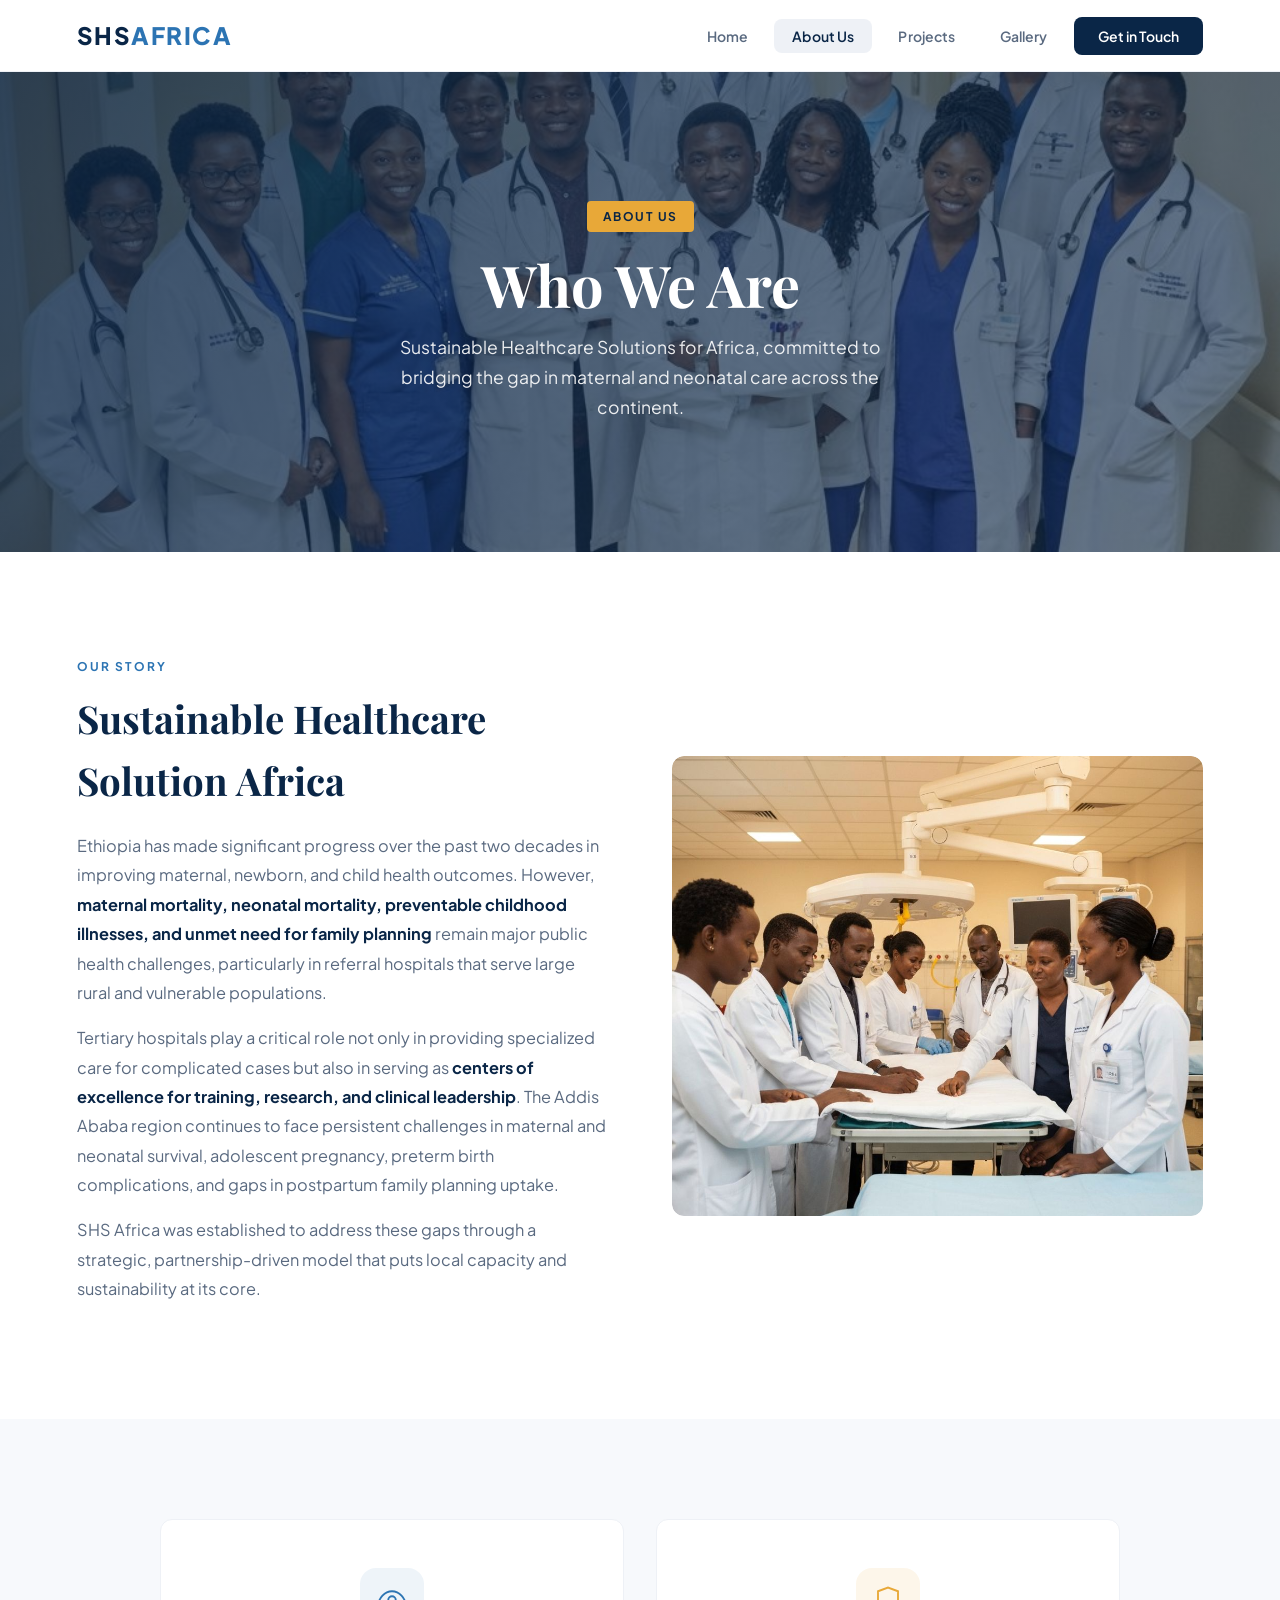
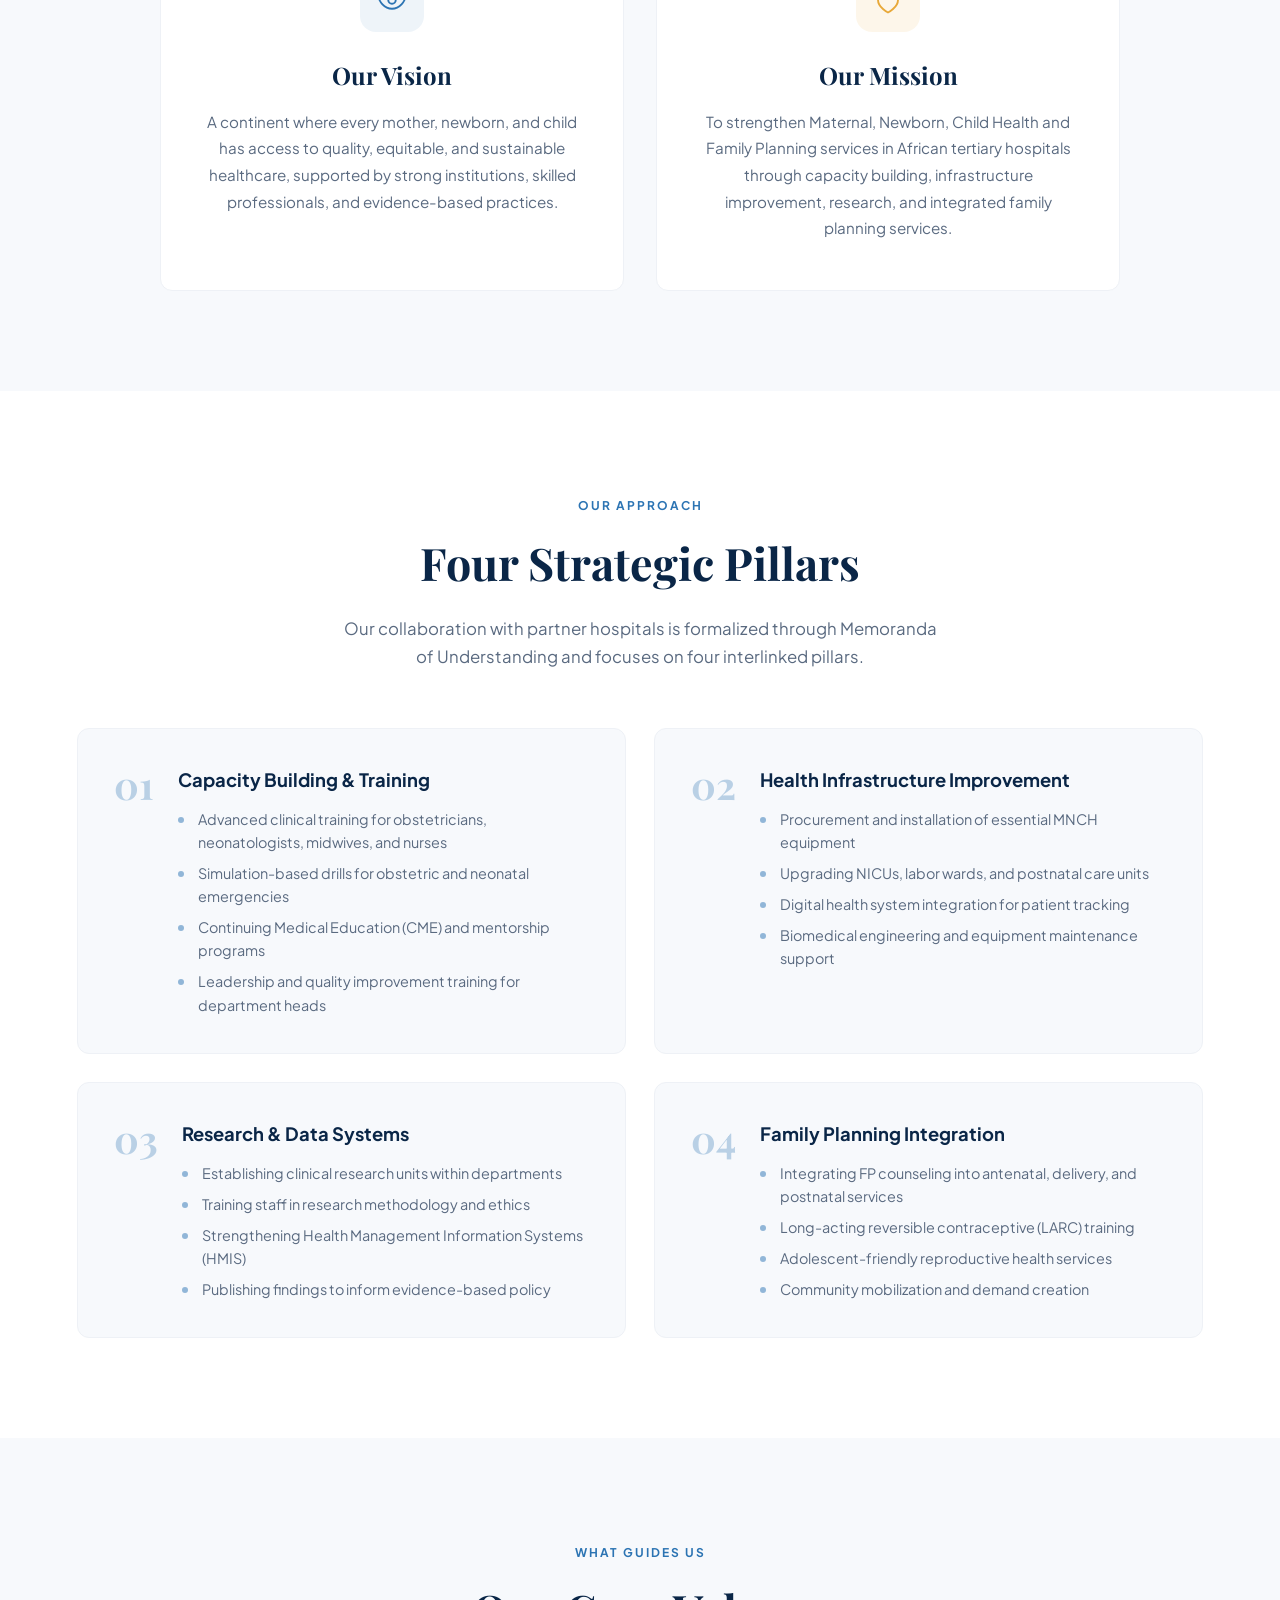
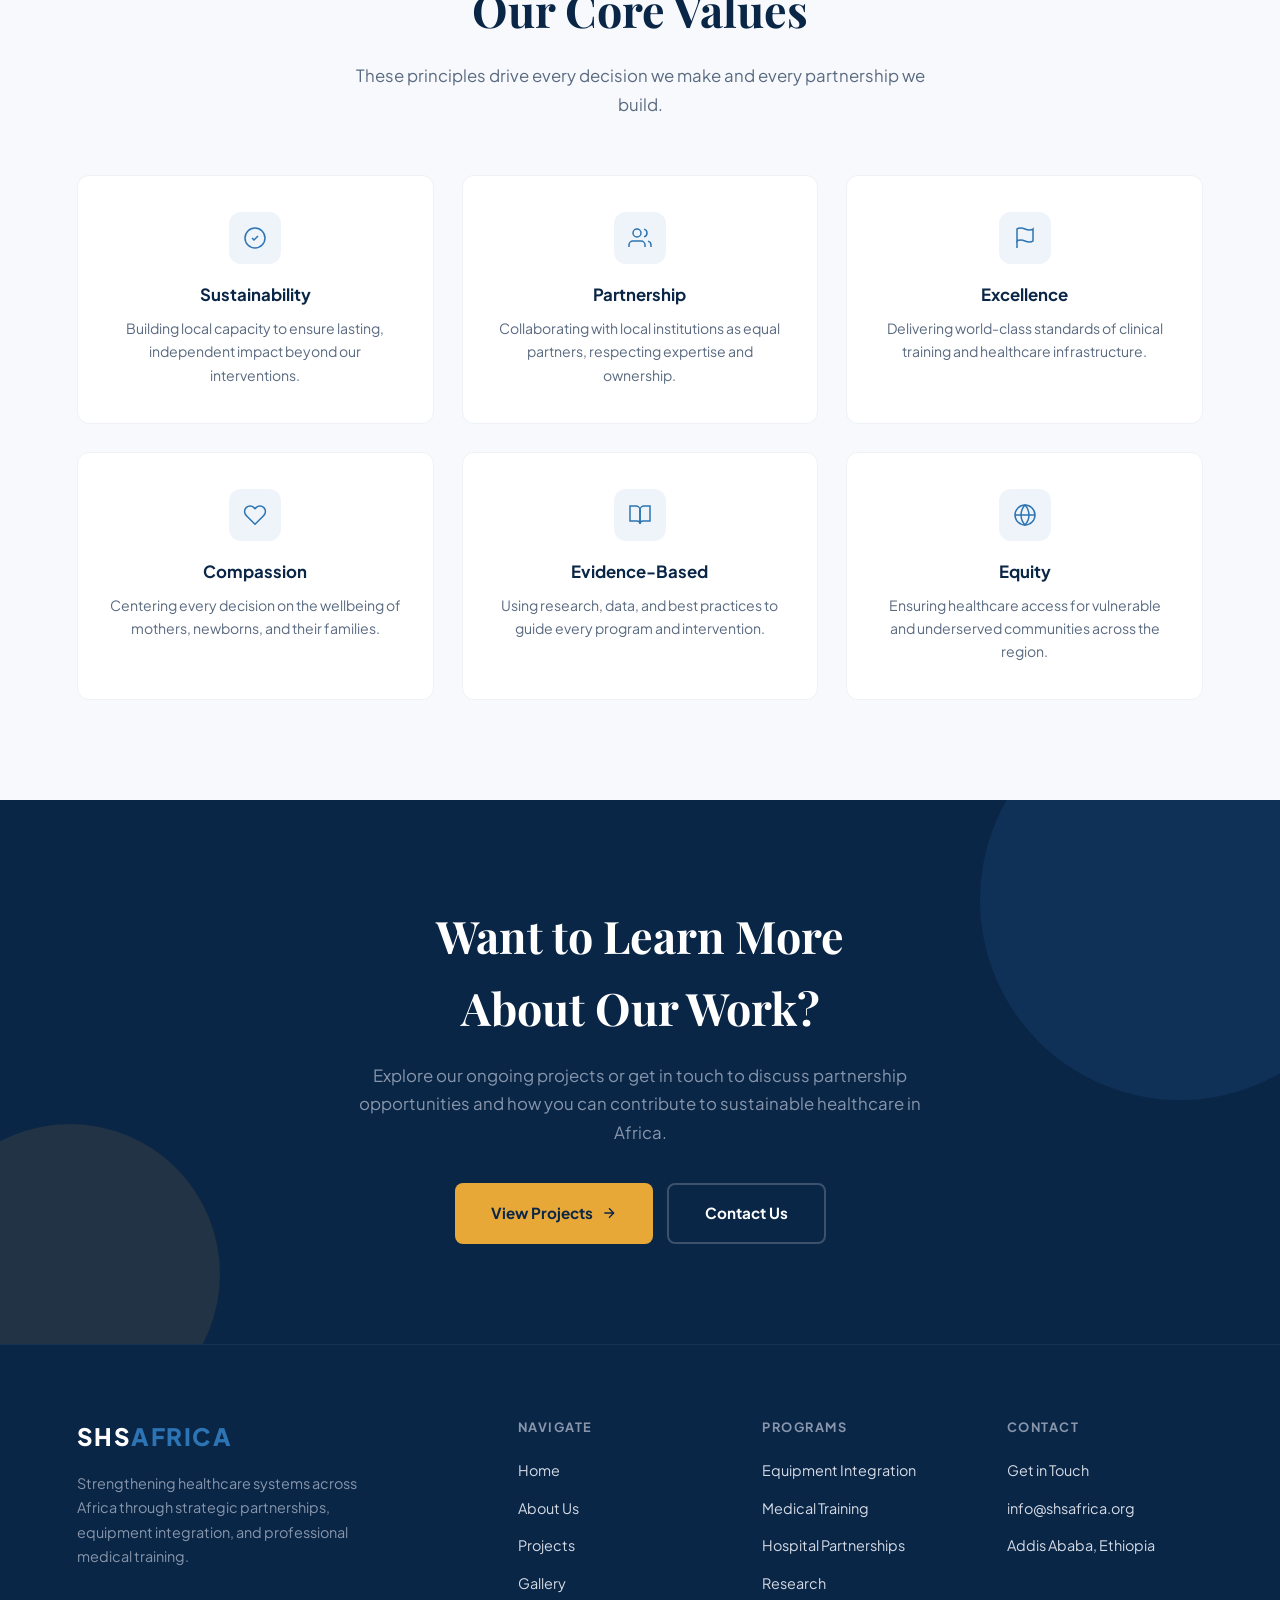
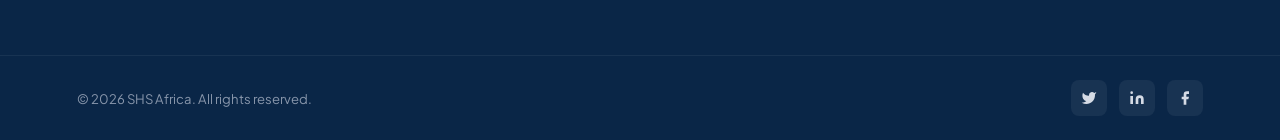
==== public/about.html @ d33ecc24 "first commit" ====
<!DOCTYPE html>
<html lang="en">
<head>
    <meta charset="UTF-8">
    <meta name="viewport" content="width=device-width, initial-scale=1.0">
    <title>About Us | SHS Africa</title>
    <meta name="description" content="Learn about SHS Africa's mission to strengthen maternal, newborn, and child health services across Ethiopia and Rwanda.">
    <link rel="stylesheet" href="style.css">
    <link href="https://fonts.googleapis.com/css2?family=Plus+Jakarta+Sans:wght@400;500;600;700;800&family=Playfair+Display:wght@500;700;800&display=swap" rel="stylesheet">
</head>
<body>
    <!-- Navbar -->
    <nav class="navbar" id="navbar">
        <a href="index.html" class="logo">SHS<span>AFRICA</span></a>
        <button class="menu-toggle" id="menuToggle" aria-label="Toggle navigation menu">
            <span></span>
            <span></span>
            <span></span>
        </button>
        <ul class="nav-links" id="navLinks">
            <li><a href="index.html">Home</a></li>
            <li><a href="about.html" class="active">About Us</a></li>
            <li><a href="projects.html">Projects</a></li>
            <li><a href="gallery.html">Gallery</a></li>
            <li><a href="contact.html" class="btn-nav">Get in Touch</a></li>
        </ul>
    </nav>

    <!-- Page Hero Banner -->
    <section class="page-hero" style="background-image: url('images/about-team.jpg')">
        <div class="page-hero-overlay"></div>
        <div class="page-hero-content reveal">
            <span class="hero-tag">About Us</span>
            <h1>Who We Are</h1>
            <p>Sustainable Healthcare Solutions for Africa, committed to bridging the gap in maternal and neonatal care across the continent.</p>
        </div>
    </section>

    <!-- Intro Section -->
    <section class="about-intro">
        <div class="about-intro-grid">
            <div class="about-intro-content reveal-left">
                <span class="section-tag">Our Story</span>
                <h2>Sustainable Healthcare Solution Africa</h2>
                <p>Ethiopia has made significant progress over the past two decades in improving maternal, newborn, and child health outcomes. However, <strong>maternal mortality, neonatal mortality, preventable childhood illnesses, and unmet need for family planning</strong> remain major public health challenges, particularly in referral hospitals that serve large rural and vulnerable populations.</p>
                <p>Tertiary hospitals play a critical role not only in providing specialized care for complicated cases but also in serving as <strong>centers of excellence for training, research, and clinical leadership</strong>. The Addis Ababa region continues to face persistent challenges in maternal and neonatal survival, adolescent pregnancy, preterm birth complications, and gaps in postpartum family planning uptake.</p>
                <p>SHS Africa was established to address these gaps through a strategic, partnership-driven model that puts local capacity and sustainability at its core.</p>
            </div>
            <div class="about-intro-image reveal-right">
                <img src="images/hero-1.jpg" alt="SHS Africa team at a partner hospital in Ethiopia">
            </div>
        </div>
    </section>

    <!-- Vision & Mission -->
    <section class="vision-mission-section">
        <div class="vm-grid">
            <div class="vm-card reveal" style="transition-delay: 0.1s;">
                <div class="vm-icon">
                    <svg viewBox="0 0 24 24" fill="none" stroke="currentColor" stroke-width="1.5">
                        <path d="M2 12s3-7 10-7 10 7 10 7-3 7-10 7S2 12 2 12Z"/>
                        <circle cx="12" cy="12" r="3"/>
                    </svg>
                </div>
                <h3>Our Vision</h3>
                <p>A continent where every mother, newborn, and child has access to quality, equitable, and sustainable healthcare, supported by strong institutions, skilled professionals, and evidence-based practices.</p>
            </div>
            <div class="vm-card reveal" style="transition-delay: 0.2s;">
                <div class="vm-icon accent">
                    <svg viewBox="0 0 24 24" fill="none" stroke="currentColor" stroke-width="1.5">
                        <path d="M12 22s8-4 8-10V5l-8-3-8 3v7c0 6 8 10 8 10Z"/>
                    </svg>
                </div>
                <h3>Our Mission</h3>
                <p>To strengthen Maternal, Newborn, Child Health and Family Planning services in African tertiary hospitals through capacity building, infrastructure improvement, research, and integrated family planning services.</p>
            </div>
        </div>
    </section>

    <!-- Four Pillars -->
    <section class="four-pillars-section">
        <div class="section-header reveal">
            <span class="section-tag">Our Approach</span>
            <h2>Four Strategic Pillars</h2>
            <p>Our collaboration with partner hospitals is formalized through Memoranda of Understanding and focuses on four interlinked pillars.</p>
        </div>
        <div class="four-pillars-grid">
            <div class="fp-card reveal" style="transition-delay: 0.1s;">
                <div class="fp-number">01</div>
                <div class="fp-content">
                    <h3>Capacity Building &amp; Training</h3>
                    <ul>
                        <li>Advanced clinical training for obstetricians, neonatologists, midwives, and nurses</li>
                        <li>Simulation-based drills for obstetric and neonatal emergencies</li>
                        <li>Continuing Medical Education (CME) and mentorship programs</li>
                        <li>Leadership and quality improvement training for department heads</li>
                    </ul>
                </div>
            </div>
            <div class="fp-card reveal" style="transition-delay: 0.2s;">
                <div class="fp-number">02</div>
                <div class="fp-content">
                    <h3>Health Infrastructure Improvement</h3>
                    <ul>
                        <li>Procurement and installation of essential MNCH equipment</li>
                        <li>Upgrading NICUs, labor wards, and postnatal care units</li>
                        <li>Digital health system integration for patient tracking</li>
                        <li>Biomedical engineering and equipment maintenance support</li>
                    </ul>
                </div>
            </div>
            <div class="fp-card reveal" style="transition-delay: 0.3s;">
                <div class="fp-number">03</div>
                <div class="fp-content">
                    <h3>Research &amp; Data Systems</h3>
                    <ul>
                        <li>Establishing clinical research units within departments</li>
                        <li>Training staff in research methodology and ethics</li>
                        <li>Strengthening Health Management Information Systems (HMIS)</li>
                        <li>Publishing findings to inform evidence-based policy</li>
                    </ul>
                </div>
            </div>
            <div class="fp-card reveal" style="transition-delay: 0.4s;">
                <div class="fp-number">04</div>
                <div class="fp-content">
                    <h3>Family Planning Integration</h3>
                    <ul>
                        <li>Integrating FP counseling into antenatal, delivery, and postnatal services</li>
                        <li>Long-acting reversible contraceptive (LARC) training</li>
                        <li>Adolescent-friendly reproductive health services</li>
                        <li>Community mobilization and demand creation</li>
                    </ul>
                </div>
            </div>
        </div>
    </section>

    <!-- Values Section -->
    <section class="values-section">
        <div class="section-header reveal">
            <span class="section-tag">What Guides Us</span>
            <h2>Our Core Values</h2>
            <p>These principles drive every decision we make and every partnership we build.</p>
        </div>
        <div class="values-grid">
            <div class="value-item reveal" style="transition-delay: 0.1s;">
                <div class="value-icon">
                    <svg viewBox="0 0 24 24" fill="none" stroke="currentColor" stroke-width="1.5">
                        <path d="M12 22c5.523 0 10-4.477 10-10S17.523 2 12 2 2 6.477 2 12s4.477 10 10 10Z"/>
                        <path d="m9 12 2 2 4-4"/>
                    </svg>
                </div>
                <h4>Sustainability</h4>
                <p>Building local capacity to ensure lasting, independent impact beyond our interventions.</p>
            </div>
            <div class="value-item reveal" style="transition-delay: 0.15s;">
                <div class="value-icon">
                    <svg viewBox="0 0 24 24" fill="none" stroke="currentColor" stroke-width="1.5">
                        <path d="M17 21v-2a4 4 0 0 0-4-4H5a4 4 0 0 0-4 4v2"/>
                        <circle cx="9" cy="7" r="4"/>
                        <path d="M23 21v-2a4 4 0 0 0-3-3.87"/>
                        <path d="M16 3.13a4 4 0 0 1 0 7.75"/>
                    </svg>
                </div>
                <h4>Partnership</h4>
                <p>Collaborating with local institutions as equal partners, respecting expertise and ownership.</p>
            </div>
            <div class="value-item reveal" style="transition-delay: 0.2s;">
                <div class="value-icon">
                    <svg viewBox="0 0 24 24" fill="none" stroke="currentColor" stroke-width="1.5">
                        <path d="M4 15s1-1 4-1 5 2 8 2 4-1 4-1V3s-1 1-4 1-5-2-8-2-4 1-4 1Z"/>
                        <line x1="4" y1="22" x2="4" y2="15"/>
                    </svg>
                </div>
                <h4>Excellence</h4>
                <p>Delivering world-class standards of clinical training and healthcare infrastructure.</p>
            </div>
            <div class="value-item reveal" style="transition-delay: 0.25s;">
                <div class="value-icon">
                    <svg viewBox="0 0 24 24" fill="none" stroke="currentColor" stroke-width="1.5">
                        <path d="M20.84 4.61a5.5 5.5 0 0 0-7.78 0L12 5.67l-1.06-1.06a5.5 5.5 0 0 0-7.78 7.78l1.06 1.06L12 21.23l7.78-7.78 1.06-1.06a5.5 5.5 0 0 0 0-7.78Z"/>
                    </svg>
                </div>
                <h4>Compassion</h4>
                <p>Centering every decision on the wellbeing of mothers, newborns, and their families.</p>
            </div>
            <div class="value-item reveal" style="transition-delay: 0.3s;">
                <div class="value-icon">
                    <svg viewBox="0 0 24 24" fill="none" stroke="currentColor" stroke-width="1.5">
                        <path d="M2 3h6a4 4 0 0 1 4 4v14a3 3 0 0 0-3-3H2Z"/>
                        <path d="M22 3h-6a4 4 0 0 0-4 4v14a3 3 0 0 1 3-3h7Z"/>
                    </svg>
                </div>
                <h4>Evidence-Based</h4>
                <p>Using research, data, and best practices to guide every program and intervention.</p>
            </div>
            <div class="value-item reveal" style="transition-delay: 0.35s;">
                <div class="value-icon">
                    <svg viewBox="0 0 24 24" fill="none" stroke="currentColor" stroke-width="1.5">
                        <circle cx="12" cy="12" r="10"/>
                        <line x1="2" y1="12" x2="22" y2="12"/>
                        <path d="M12 2a15.3 15.3 0 0 1 4 10 15.3 15.3 0 0 1-4 10 15.3 15.3 0 0 1-4-10 15.3 15.3 0 0 1 4-10Z"/>
                    </svg>
                </div>
                <h4>Equity</h4>
                <p>Ensuring healthcare access for vulnerable and underserved communities across the region.</p>
            </div>
        </div>
    </section>

    <!-- CTA Section -->
    <section class="cta-section">
        <div class="cta-content reveal">
            <h2>Want to Learn More About Our Work?</h2>
            <p>Explore our ongoing projects or get in touch to discuss partnership opportunities and how you can contribute to sustainable healthcare in Africa.</p>
            <div class="cta-buttons">
                <a href="projects.html" class="btn-cta-primary">
                    View Projects
                    <svg width="16" height="16" viewBox="0 0 24 24" fill="none" stroke="currentColor" stroke-width="2"><path d="M5 12h14m-7-7 7 7-7 7"/></svg>
                </a>
                <a href="contact.html" class="btn-cta-outline">Contact Us</a>
            </div>
        </div>
    </section>

    <!-- Footer -->
    <footer class="footer">
        <div class="footer-main">
            <div class="footer-brand">
                <a href="index.html" class="logo" style="color: white;">SHS<span>AFRICA</span></a>
                <p>Strengthening healthcare systems across Africa through strategic partnerships, equipment integration, and professional medical training.</p>
            </div>
            <div class="footer-col">
                <h4>Navigate</h4>
                <ul>
                    <li><a href="index.html">Home</a></li>
                    <li><a href="about.html">About Us</a></li>
                    <li><a href="projects.html">Projects</a></li>
                    <li><a href="gallery.html">Gallery</a></li>
                </ul>
            </div>
            <div class="footer-col">
                <h4>Programs</h4>
                <ul>
                    <li><a href="projects.html">Equipment Integration</a></li>
                    <li><a href="projects.html">Medical Training</a></li>
                    <li><a href="projects.html">Hospital Partnerships</a></li>
                    <li><a href="projects.html">Research</a></li>
                </ul>
            </div>
            <div class="footer-col">
                <h4>Contact</h4>
                <ul>
                    <li><a href="contact.html">Get in Touch</a></li>
                    <li><a href="mailto:info@shsafrica.org">info@shsafrica.org</a></li>
                    <li><a href="contact.html">Addis Ababa, Ethiopia</a></li>
                </ul>
            </div>
        </div>
        <div class="footer-bottom">
            <p>&copy; 2026 SHS Africa. All rights reserved.</p>
            <div class="footer-social">
                <a href="#" aria-label="Twitter">
                    <svg viewBox="0 0 24 24"><path d="M23 3a10.9 10.9 0 0 1-3.14 1.53 4.48 4.48 0 0 0-7.86 3v1A10.66 10.66 0 0 1 3 4s-4 9 5 13a11.64 11.64 0 0 1-7 2c9 5 20 0 20-11.5a4.5 4.5 0 0 0-.08-.83A7.72 7.72 0 0 0 23 3Z"/></svg>
                </a>
                <a href="#" aria-label="LinkedIn">
                    <svg viewBox="0 0 24 24"><path d="M16 8a6 6 0 0 1 6 6v7h-4v-7a2 2 0 0 0-4 0v7h-4v-7a6 6 0 0 1 6-6ZM2 9h4v12H2ZM4 6a2 2 0 1 0 0-4 2 2 0 0 0 0 4Z"/></svg>
                </a>
                <a href="#" aria-label="Facebook">
                    <svg viewBox="0 0 24 24"><path d="M18 2h-3a5 5 0 0 0-5 5v3H7v4h3v8h4v-8h3l1-4h-4V7a1 1 0 0 1 1-1h3Z"/></svg>
                </a>
            </div>
        </div>
    </footer>

    <script src="script.js"></script>
</body>
</html>
---- public/style.css ----
/* ===== SHS AFRICA — Homepage Styles ===== */

/* --- Reset & Variables --- */
:root {
  --navy: #0A2647;
  --navy-light: #0E3460;
  --teal: #2C74B3;
  --teal-light: #3D8FD1;
  --accent: #E8A838;
  --accent-hover: #D4952E;
  --white: #FFFFFF;
  --off-white: #F7F9FC;
  --gray-100: #EEF1F6;
  --gray-200: #D5DBE5;
  --gray-400: #8896AB;
  --gray-600: #5A6A80;
  --text-primary: #0A2647;
  --text-secondary: #5A6A80;
  --radius: 12px;
  --shadow-sm: 0 1px 3px rgba(10, 38, 71, 0.06);
  --shadow-md: 0 4px 20px rgba(10, 38, 71, 0.08);
  --shadow-lg: 0 8px 40px rgba(10, 38, 71, 0.12);
  --transition: 0.35s cubic-bezier(0.4, 0, 0.2, 1);
}

*,
*::before,
*::after {
  margin: 0;
  padding: 0;
  box-sizing: border-box;
}

html {
  scroll-behavior: smooth;
  -webkit-font-smoothing: antialiased;
  -moz-osx-font-smoothing: grayscale;
}

body {
  font-family: 'Plus Jakarta Sans', -apple-system, BlinkMacSystemFont, sans-serif;
  background: var(--white);
  color: var(--text-primary);
  line-height: 1.6;
  overflow-x: hidden;
}

a {
  text-decoration: none;
  color: inherit;
}

ul {
  list-style: none;
}

img {
  max-width: 100%;
  display: block;
}

.container {
  max-width: 1200px;
  margin: 0 auto;
  padding: 0 24px;
}


/* --- Navbar --- */
.navbar {
  position: fixed;
  top: 0;
  left: 0;
  right: 0;
  z-index: 1000;
  display: flex;
  justify-content: space-between;
  align-items: center;
  padding: 0 6%;
  height: 72px;
  background: rgba(255, 255, 255, 0.97);
  backdrop-filter: blur(12px);
  -webkit-backdrop-filter: blur(12px);
  border-bottom: 1px solid var(--gray-100);
  transition: var(--transition);
}

.navbar.scrolled {
  box-shadow: var(--shadow-sm);
}

.logo {
  font-size: 1.5rem;
  font-weight: 800;
  letter-spacing: 1.5px;
  color: var(--navy);
}

.logo span {
  color: var(--teal);
}

.nav-links {
  display: flex;
  align-items: center;
  gap: 8px;
}

.nav-links li a {
  padding: 8px 18px;
  font-weight: 600;
  font-size: 0.875rem;
  color: var(--gray-600);
  border-radius: 8px;
  transition: var(--transition);
  letter-spacing: 0.01em;
}

.nav-links li a:hover,
.nav-links li a.active {
  color: var(--navy);
  background: var(--gray-100);
}

.btn-nav {
  background: var(--navy) !important;
  color: var(--white) !important;
  padding: 10px 24px !important;
  border-radius: 8px !important;
  font-weight: 600 !important;
  transition: var(--transition) !important;
}

.btn-nav:hover {
  background: var(--navy-light) !important;
  transform: translateY(-1px);
  box-shadow: var(--shadow-md);
}

/* Mobile menu toggle */
.menu-toggle {
  display: none;
  flex-direction: column;
  gap: 5px;
  cursor: pointer;
  z-index: 1001;
  background: none;
  border: none;
  padding: 4px;
}

.menu-toggle span {
  display: block;
  width: 24px;
  height: 2px;
  background: var(--navy);
  border-radius: 2px;
  transition: var(--transition);
}

.menu-toggle.active span:nth-child(1) {
  transform: rotate(45deg) translate(5px, 5px);
}

.menu-toggle.active span:nth-child(2) {
  opacity: 0;
}

.menu-toggle.active span:nth-child(3) {
  transform: rotate(-45deg) translate(5px, -5px);
}


/* --- Hero Slider --- */
.hero-slider {
  position: relative;
  height: 100vh;
  min-height: 600px;
  overflow: hidden;
  margin-top: 72px;
}

.slide {
  position: absolute;
  inset: 0;
  display: flex;
  align-items: center;
  background-size: cover;
  background-position: center;
  opacity: 0;
  transition: opacity 1.2s ease-in-out;
}

.slide::after {
  content: '';
  position: absolute;
  inset: 0;
  background: linear-gradient(135deg, rgba(10, 38, 71, 0.75) 0%, rgba(10, 38, 71, 0.35) 100%);
}

.slide.active {
  opacity: 1;
  z-index: 1;
}

.hero-content {
  position: relative;
  z-index: 2;
  max-width: 680px;
  padding: 0 6%;
  color: var(--white);
  transform: translateY(30px);
  opacity: 0;
  transition: all 0.8s cubic-bezier(0.4, 0, 0.2, 1) 0.3s;
}

.slide.active .hero-content {
  transform: translateY(0);
  opacity: 1;
}

.hero-tag {
  display: inline-block;
  background: var(--accent);
  color: var(--navy);
  padding: 6px 16px;
  font-size: 0.75rem;
  font-weight: 700;
  letter-spacing: 1.5px;
  text-transform: uppercase;
  border-radius: 4px;
  margin-bottom: 20px;
}

.hero-content h1 {
  font-family: 'Playfair Display', serif;
  font-size: clamp(2.4rem, 5vw, 4rem);
  line-height: 1.1;
  margin-bottom: 18px;
  text-wrap: balance;
}

.hero-content p {
  font-size: 1.1rem;
  line-height: 1.7;
  opacity: 0.9;
  margin-bottom: 32px;
  max-width: 520px;
}

.hero-buttons {
  display: flex;
  gap: 14px;
  flex-wrap: wrap;
}

.btn-primary {
  display: inline-flex;
  align-items: center;
  gap: 8px;
  background: var(--accent);
  color: var(--navy);
  padding: 14px 32px;
  border-radius: 8px;
  font-weight: 700;
  font-size: 0.9rem;
  transition: var(--transition);
  border: none;
  cursor: pointer;
}

.btn-primary:hover {
  background: var(--accent-hover);
  transform: translateY(-2px);
  box-shadow: 0 6px 20px rgba(232, 168, 56, 0.35);
}

.btn-outline {
  display: inline-flex;
  align-items: center;
  gap: 8px;
  background: transparent;
  color: var(--white);
  padding: 14px 32px;
  border-radius: 8px;
  font-weight: 700;
  font-size: 0.9rem;
  border: 2px solid rgba(255, 255, 255, 0.4);
  transition: var(--transition);
  cursor: pointer;
}

.btn-outline:hover {
  background: rgba(255, 255, 255, 0.1);
  border-color: var(--white);
}

/* Slider dots */
.slider-dots {
  position: absolute;
  bottom: 40px;
  left: 6%;
  z-index: 10;
  display: flex;
  gap: 10px;
}

.slider-dot {
  width: 12px;
  height: 12px;
  border-radius: 50%;
  background: rgba(255, 255, 255, 0.4);
  cursor: pointer;
  transition: var(--transition);
  border: none;
}

.slider-dot.active {
  background: var(--accent);
  width: 36px;
  border-radius: 6px;
}


/* --- Stats Bar --- */
.stats-bar {
  position: relative;
  z-index: 5;
  margin-top: -60px;
  padding: 0 6%;
}

.stats-inner {
  background: var(--white);
  border-radius: var(--radius);
  box-shadow: var(--shadow-lg);
  display: grid;
  grid-template-columns: repeat(4, 1fr);
  overflow: hidden;
}

.stat-item {
  padding: 36px 32px;
  text-align: center;
  border-right: 1px solid var(--gray-100);
  transition: var(--transition);
}

.stat-item:last-child {
  border-right: none;
}

.stat-item:hover {
  background: var(--off-white);
}

.stat-number {
  font-family: 'Playfair Display', serif;
  font-size: 2.8rem;
  font-weight: 700;
  color: var(--teal);
  line-height: 1;
  margin-bottom: 6px;
}

.stat-label {
  font-size: 0.85rem;
  color: var(--gray-600);
  font-weight: 500;
}


/* --- Section Shared --- */
.section-header {
  text-align: center;
  max-width: 600px;
  margin: 0 auto 56px;
}

.section-tag {
  display: inline-block;
  font-size: 0.75rem;
  font-weight: 700;
  letter-spacing: 2px;
  text-transform: uppercase;
  color: var(--teal);
  margin-bottom: 12px;
}

.section-header h2 {
  font-family: 'Playfair Display', serif;
  font-size: clamp(2rem, 3.5vw, 2.8rem);
  color: var(--navy);
  margin-bottom: 16px;
  text-wrap: balance;
}

.section-header p {
  font-size: 1.05rem;
  color: var(--gray-600);
  line-height: 1.7;
}


/* --- Mission / About Section --- */
.mission-section {
  padding: 120px 6% 100px;
  background: var(--white);
}

.mission-grid {
  display: grid;
  grid-template-columns: 1fr 1fr;
  gap: 64px;
  align-items: center;
}

.mission-content .section-tag {
  text-align: left;
}

.mission-content h2 {
  font-family: 'Playfair Display', serif;
  font-size: clamp(2rem, 3vw, 2.6rem);
  color: var(--navy);
  margin-bottom: 20px;
  text-wrap: balance;
}

.mission-content p {
  font-size: 1.05rem;
  color: var(--gray-600);
  line-height: 1.8;
  margin-bottom: 16px;
}

.mission-content p strong {
  color: var(--navy);
}

.mission-image {
  position: relative;
  border-radius: var(--radius);
  overflow: hidden;
}

.mission-image img {
  width: 100%;
  height: 440px;
  object-fit: cover;
  border-radius: var(--radius);
}

.mission-image::after {
  content: '';
  position: absolute;
  bottom: -12px;
  right: -12px;
  width: 120px;
  height: 120px;
  border: 4px solid var(--accent);
  border-radius: var(--radius);
  z-index: -1;
}


/* --- Pillars Section --- */
.pillars-section {
  padding: 100px 6%;
  background: var(--off-white);
}

.pillars-grid {
  display: grid;
  grid-template-columns: repeat(3, 1fr);
  gap: 28px;
}

.pillar-card {
  background: var(--white);
  padding: 40px 32px;
  border-radius: var(--radius);
  border: 1px solid var(--gray-100);
  transition: var(--transition);
  position: relative;
  overflow: hidden;
}

.pillar-card::before {
  content: '';
  position: absolute;
  top: 0;
  left: 0;
  right: 0;
  height: 4px;
  background: var(--teal);
  transform: scaleX(0);
  transform-origin: left;
  transition: transform 0.4s ease;
}

.pillar-card:hover::before {
  transform: scaleX(1);
}

.pillar-card:hover {
  transform: translateY(-6px);
  box-shadow: var(--shadow-lg);
  border-color: transparent;
}

.pillar-icon {
  width: 56px;
  height: 56px;
  background: var(--off-white);
  border-radius: 12px;
  display: flex;
  align-items: center;
  justify-content: center;
  margin-bottom: 24px;
  transition: var(--transition);
}

.pillar-card:hover .pillar-icon {
  background: var(--teal);
}

.pillar-icon svg {
  width: 28px;
  height: 28px;
  stroke: var(--teal);
  fill: none;
  stroke-width: 1.5;
  transition: var(--transition);
}

.pillar-card:hover .pillar-icon svg {
  stroke: var(--white);
}

.pillar-card h3 {
  font-size: 1.2rem;
  font-weight: 700;
  color: var(--navy);
  margin-bottom: 12px;
}

.pillar-card p {
  font-size: 0.92rem;
  color: var(--gray-600);
  line-height: 1.7;
}


/* --- Regional Focus --- */
.regions-section {
  padding: 100px 6%;
  background: var(--white);
}

.regions-grid {
  display: grid;
  grid-template-columns: 1fr 1fr;
  gap: 28px;
}

.region-card {
  position: relative;
  border-radius: var(--radius);
  overflow: hidden;
  height: 380px;
  cursor: pointer;
}

.region-card img {
  width: 100%;
  height: 100%;
  object-fit: cover;
  transition: transform 0.6s ease;
}

.region-card:hover img {
  transform: scale(1.05);
}

.region-overlay {
  position: absolute;
  inset: 0;
  background: linear-gradient(180deg, rgba(10, 38, 71, 0) 30%, rgba(10, 38, 71, 0.85) 100%);
  display: flex;
  flex-direction: column;
  justify-content: flex-end;
  padding: 36px;
  color: var(--white);
}

.region-overlay h3 {
  font-family: 'Playfair Display', serif;
  font-size: 1.8rem;
  margin-bottom: 8px;
}

.region-overlay p {
  font-size: 0.9rem;
  opacity: 0.85;
  line-height: 1.6;
  max-width: 400px;
}


/* --- Success Stories --- */
.stories-section {
  padding: 100px 6%;
  background: var(--off-white);
}

.stories-grid {
  display: grid;
  grid-template-columns: 2fr 1fr;
  gap: 28px;
}

.story-card {
  background: var(--white);
  border-radius: var(--radius);
  border: 1px solid var(--gray-100);
  overflow: hidden;
  transition: var(--transition);
}

.story-card:hover {
  box-shadow: var(--shadow-md);
  border-color: transparent;
}

.story-card.featured {
  display: grid;
  grid-template-columns: 1fr 1fr;
}

.story-image {
  overflow: hidden;
}

.story-image img {
  width: 100%;
  height: 100%;
  min-height: 300px;
  object-fit: cover;
  transition: transform 0.5s ease;
}

.story-card:hover .story-image img {
  transform: scale(1.04);
}

.story-body {
  padding: 36px;
  display: flex;
  flex-direction: column;
  justify-content: center;
}

.story-tag {
  display: inline-block;
  width: fit-content;
  font-size: 0.7rem;
  font-weight: 700;
  letter-spacing: 1.5px;
  text-transform: uppercase;
  color: var(--teal);
  background: rgba(44, 116, 179, 0.08);
  padding: 4px 12px;
  border-radius: 4px;
  margin-bottom: 14px;
}

.story-body h3 {
  font-family: 'Playfair Display', serif;
  font-size: 1.5rem;
  color: var(--navy);
  margin-bottom: 12px;
  line-height: 1.3;
}

.story-body p {
  font-size: 0.92rem;
  color: var(--gray-600);
  line-height: 1.7;
  margin-bottom: 20px;
}

.story-link {
  display: inline-flex;
  align-items: center;
  gap: 6px;
  font-weight: 700;
  font-size: 0.875rem;
  color: var(--teal);
  transition: var(--transition);
}

.story-link:hover {
  gap: 10px;
  color: var(--navy);
}

.story-link svg {
  width: 16px;
  height: 16px;
  stroke: currentColor;
  fill: none;
  stroke-width: 2;
}

.story-card.small .story-body {
  padding: 28px;
}

.story-card.small h3 {
  font-size: 1.2rem;
}


/* --- CTA Section --- */
.cta-section {
  padding: 100px 6%;
  background: var(--navy);
  text-align: center;
  position: relative;
  overflow: hidden;
}

.cta-section::before {
  content: '';
  position: absolute;
  top: -100px;
  right: -100px;
  width: 400px;
  height: 400px;
  border-radius: 50%;
  background: rgba(44, 116, 179, 0.15);
}

.cta-section::after {
  content: '';
  position: absolute;
  bottom: -80px;
  left: -80px;
  width: 300px;
  height: 300px;
  border-radius: 50%;
  background: rgba(232, 168, 56, 0.1);
}

.cta-content {
  position: relative;
  z-index: 2;
  max-width: 600px;
  margin: 0 auto;
}

.cta-content h2 {
  font-family: 'Playfair Display', serif;
  font-size: clamp(2rem, 3.5vw, 2.8rem);
  color: var(--white);
  margin-bottom: 18px;
  text-wrap: balance;
}

.cta-content p {
  font-size: 1.05rem;
  color: var(--gray-400);
  line-height: 1.7;
  margin-bottom: 36px;
}

.cta-buttons {
  display: flex;
  justify-content: center;
  gap: 14px;
  flex-wrap: wrap;
}

.btn-cta-primary {
  display: inline-flex;
  align-items: center;
  gap: 8px;
  background: var(--accent);
  color: var(--navy);
  padding: 16px 36px;
  border-radius: 8px;
  font-weight: 700;
  font-size: 0.95rem;
  transition: var(--transition);
  border: none;
  cursor: pointer;
}

.btn-cta-primary:hover {
  background: var(--accent-hover);
  transform: translateY(-2px);
  box-shadow: 0 6px 20px rgba(232, 168, 56, 0.3);
}

.btn-cta-outline {
  display: inline-flex;
  align-items: center;
  gap: 8px;
  background: transparent;
  color: var(--white);
  padding: 16px 36px;
  border-radius: 8px;
  font-weight: 700;
  font-size: 0.95rem;
  border: 2px solid rgba(255, 255, 255, 0.2);
  transition: var(--transition);
  cursor: pointer;
}

.btn-cta-outline:hover {
  background: rgba(255, 255, 255, 0.08);
  border-color: rgba(255, 255, 255, 0.5);
}


/* --- Footer --- */
.footer {
  background: var(--navy);
  border-top: 1px solid rgba(255, 255, 255, 0.06);
  color: var(--white);
}

.footer-main {
  display: grid;
  grid-template-columns: 2fr 1fr 1fr 1fr;
  gap: 48px;
  padding: 72px 6% 48px;
}

.footer-brand p {
  color: var(--gray-400);
  font-size: 0.9rem;
  line-height: 1.7;
  margin-top: 16px;
  max-width: 320px;
}

.footer-col h4 {
  font-size: 0.8rem;
  font-weight: 700;
  letter-spacing: 1.5px;
  text-transform: uppercase;
  color: var(--gray-400);
  margin-bottom: 20px;
}

.footer-col ul li {
  margin-bottom: 12px;
}

.footer-col ul li a {
  font-size: 0.9rem;
  color: var(--gray-200);
  transition: var(--transition);
}

.footer-col ul li a:hover {
  color: var(--accent);
}

.footer-bottom {
  padding: 24px 6%;
  border-top: 1px solid rgba(255, 255, 255, 0.06);
  display: flex;
  justify-content: space-between;
  align-items: center;
}

.footer-bottom p {
  font-size: 0.82rem;
  color: var(--gray-400);
}

.footer-social {
  display: flex;
  gap: 12px;
}

.footer-social a {
  width: 36px;
  height: 36px;
  border-radius: 8px;
  background: rgba(255, 255, 255, 0.06);
  display: flex;
  align-items: center;
  justify-content: center;
  transition: var(--transition);
}

.footer-social a:hover {
  background: var(--teal);
}

.footer-social svg {
  width: 16px;
  height: 16px;
  fill: var(--gray-200);
}


/* --- Scroll Reveal Animations --- */
.reveal {
  opacity: 0;
  transform: translateY(40px);
  transition: all 0.8s cubic-bezier(0.4, 0, 0.2, 1);
}

.reveal.active {
  opacity: 1;
  transform: translateY(0);
}

.reveal-left {
  opacity: 0;
  transform: translateX(-40px);
  transition: all 0.8s cubic-bezier(0.4, 0, 0.2, 1);
}

.reveal-left.active {
  opacity: 1;
  transform: translateX(0);
}

.reveal-right {
  opacity: 0;
  transform: translateX(40px);
  transition: all 0.8s cubic-bezier(0.4, 0, 0.2, 1);
}

.reveal-right.active {
  opacity: 1;
  transform: translateX(0);
}

.reveal-scale {
  opacity: 0;
  transform: scale(0.95);
  transition: all 0.8s cubic-bezier(0.4, 0, 0.2, 1);
}

.reveal-scale.active {
  opacity: 1;
  transform: scale(1);
}


/* --- Responsive --- */
@media (max-width: 1024px) {
  .mission-grid {
    gap: 40px;
  }

  .pillars-grid {
    grid-template-columns: 1fr 1fr;
  }

  .footer-main {
    grid-template-columns: 1fr 1fr;
  }
}

@media (max-width: 768px) {
  .menu-toggle {
    display: flex;
  }

  .nav-links {
    position: fixed;
    top: 0;
    right: -100%;
    width: 280px;
    height: 100vh;
    background: var(--white);
    flex-direction: column;
    padding: 80px 32px 32px;
    gap: 4px;
    box-shadow: -8px 0 30px rgba(0, 0, 0, 0.1);
    transition: right 0.4s cubic-bezier(0.4, 0, 0.2, 1);
  }

  .nav-links.open {
    right: 0;
  }

  .nav-links li a {
    width: 100%;
    display: block;
    padding: 12px 16px;
    font-size: 1rem;
  }

  .hero-slider {
    height: 85vh;
    min-height: 500px;
    margin-top: 72px;
  }

  .stats-inner {
    grid-template-columns: 1fr 1fr;
  }

  .stat-item {
    padding: 28px 20px;
  }

  .stat-item:nth-child(2) {
    border-right: none;
  }

  .stat-item:nth-child(1),
  .stat-item:nth-child(2) {
    border-bottom: 1px solid var(--gray-100);
  }

  .mission-grid {
    grid-template-columns: 1fr;
  }

  .mission-image img {
    height: 320px;
  }

  .pillars-grid {
    grid-template-columns: 1fr;
  }

  .regions-grid {
    grid-template-columns: 1fr;
  }

  .region-card {
    height: 300px;
  }

  .stories-grid {
    grid-template-columns: 1fr;
  }

  .story-card.featured {
    grid-template-columns: 1fr;
  }

  .footer-main {
    grid-template-columns: 1fr;
    gap: 32px;
  }

  .footer-bottom {
    flex-direction: column;
    gap: 16px;
    text-align: center;
  }
}

@media (max-width: 480px) {
  .hero-content h1 {
    font-size: 2rem;
  }

  .stats-inner {
    grid-template-columns: 1fr;
  }

  .stat-item {
    border-right: none;
    border-bottom: 1px solid var(--gray-100);
  }

  .stat-item:last-child {
    border-bottom: none;
  }

  .hero-buttons {
    flex-direction: column;
  }

  .cta-buttons {
    flex-direction: column;
    align-items: center;
  }
}


/* =============================================
   INNER PAGES — Shared Styles
   ============================================= */

/* --- Page Hero (inner pages) --- */
.page-hero {
  position: relative;
  height: 480px;
  display: flex;
  align-items: center;
  justify-content: center;
  text-align: center;
  background-size: cover;
  background-position: center;
  margin-top: 72px;
  overflow: hidden;
}

.page-hero-short {
  height: 400px;
}

.page-hero-overlay {
  position: absolute;
  inset: 0;
  background: linear-gradient(135deg, rgba(10, 38, 71, 0.82) 0%, rgba(10, 38, 71, 0.55) 100%);
}

.page-hero-content {
  position: relative;
  z-index: 2;
  max-width: 680px;
  padding: 0 24px;
  color: var(--white);
}

.page-hero-content h1 {
  font-family: 'Playfair Display', serif;
  font-size: clamp(2.4rem, 5vw, 3.6rem);
  line-height: 1.12;
  margin-bottom: 16px;
  text-wrap: balance;
}

.page-hero-content p {
  font-size: 1.1rem;
  line-height: 1.7;
  opacity: 0.9;
  max-width: 520px;
  margin: 0 auto;
}


/* =============================================
   ABOUT PAGE
   ============================================= */

/* --- About Intro --- */
.about-intro {
  padding: 100px 6%;
  background: var(--white);
}

.about-intro-grid {
  display: grid;
  grid-template-columns: 1fr 1fr;
  gap: 64px;
  align-items: center;
}

.about-intro-content .section-tag {
  text-align: left;
}

.about-intro-content h2 {
  font-family: 'Playfair Display', serif;
  font-size: clamp(2rem, 3vw, 2.6rem);
  color: var(--navy);
  margin-bottom: 20px;
  text-wrap: balance;
}

.about-intro-content p {
  font-size: 1.02rem;
  color: var(--gray-600);
  line-height: 1.8;
  margin-bottom: 16px;
}

.about-intro-content p strong {
  color: var(--navy);
}

.about-intro-image {
  border-radius: var(--radius);
  overflow: hidden;
}

.about-intro-image img {
  width: 100%;
  height: 460px;
  object-fit: cover;
  border-radius: var(--radius);
}


/* --- Vision & Mission --- */
.vision-mission-section {
  padding: 100px 6%;
  background: var(--off-white);
}

.vm-grid {
  display: grid;
  grid-template-columns: 1fr 1fr;
  gap: 32px;
  max-width: 960px;
  margin: 0 auto;
}

.vm-card {
  background: var(--white);
  padding: 48px 40px;
  border-radius: var(--radius);
  border: 1px solid var(--gray-100);
  text-align: center;
  transition: var(--transition);
}

.vm-card:hover {
  box-shadow: var(--shadow-lg);
  transform: translateY(-4px);
  border-color: transparent;
}

.vm-icon {
  width: 64px;
  height: 64px;
  border-radius: 16px;
  background: rgba(44, 116, 179, 0.08);
  display: flex;
  align-items: center;
  justify-content: center;
  margin: 0 auto 24px;
}

.vm-icon svg {
  width: 30px;
  height: 30px;
  stroke: var(--teal);
}

.vm-icon.accent {
  background: rgba(232, 168, 56, 0.1);
}

.vm-icon.accent svg {
  stroke: var(--accent);
}

.vm-card h3 {
  font-family: 'Playfair Display', serif;
  font-size: 1.5rem;
  color: var(--navy);
  margin-bottom: 14px;
}

.vm-card p {
  font-size: 0.95rem;
  color: var(--gray-600);
  line-height: 1.75;
}


/* --- Four Pillars --- */
.four-pillars-section {
  padding: 100px 6%;
  background: var(--white);
}

.four-pillars-grid {
  display: grid;
  grid-template-columns: 1fr 1fr;
  gap: 28px;
}

.fp-card {
  display: flex;
  gap: 24px;
  background: var(--off-white);
  border-radius: var(--radius);
  padding: 36px;
  border: 1px solid var(--gray-100);
  transition: var(--transition);
}

.fp-card:hover {
  background: var(--white);
  box-shadow: var(--shadow-md);
  border-color: var(--teal);
}

.fp-number {
  font-family: 'Playfair Display', serif;
  font-size: 2.4rem;
  font-weight: 700;
  color: var(--teal);
  line-height: 1;
  opacity: 0.3;
  flex-shrink: 0;
}

.fp-card:hover .fp-number {
  opacity: 0.6;
}

.fp-content h3 {
  font-size: 1.15rem;
  font-weight: 700;
  color: var(--navy);
  margin-bottom: 14px;
}

.fp-content ul {
  list-style: none;
  display: flex;
  flex-direction: column;
  gap: 8px;
}

.fp-content ul li {
  font-size: 0.9rem;
  color: var(--gray-600);
  line-height: 1.6;
  padding-left: 20px;
  position: relative;
}

.fp-content ul li::before {
  content: '';
  position: absolute;
  left: 0;
  top: 9px;
  width: 6px;
  height: 6px;
  border-radius: 50%;
  background: var(--teal);
  opacity: 0.5;
}


/* --- Values Section --- */
.values-section {
  padding: 100px 6%;
  background: var(--off-white);
}

.values-grid {
  display: grid;
  grid-template-columns: repeat(3, 1fr);
  gap: 28px;
}

.value-item {
  text-align: center;
  padding: 36px 28px;
  background: var(--white);
  border-radius: var(--radius);
  border: 1px solid var(--gray-100);
  transition: var(--transition);
}

.value-item:hover {
  transform: translateY(-4px);
  box-shadow: var(--shadow-md);
  border-color: transparent;
}

.value-icon {
  width: 52px;
  height: 52px;
  border-radius: 12px;
  background: rgba(44, 116, 179, 0.08);
  display: flex;
  align-items: center;
  justify-content: center;
  margin: 0 auto 18px;
}

.value-icon svg {
  width: 24px;
  height: 24px;
  stroke: var(--teal);
}

.value-item h4 {
  font-size: 1.05rem;
  font-weight: 700;
  color: var(--navy);
  margin-bottom: 8px;
}

.value-item p {
  font-size: 0.88rem;
  color: var(--gray-600);
  line-height: 1.65;
}


/* =============================================
   PROJECTS PAGE
   ============================================= */

.projects-overview {
  padding: 100px 6% 60px;
  background: var(--white);
}

.project-row {
  display: grid;
  grid-template-columns: 1fr 1fr;
  gap: 56px;
  align-items: center;
  margin-bottom: 80px;
}

.project-row.reverse {
  direction: rtl;
}

.project-row.reverse > * {
  direction: ltr;
}

.project-image {
  border-radius: var(--radius);
  overflow: hidden;
}

.project-image img {
  width: 100%;
  height: 380px;
  object-fit: cover;
  border-radius: var(--radius);
  transition: transform 0.5s ease;
}

.project-image:hover img {
  transform: scale(1.03);
}

.project-content {
  padding: 12px 0;
}

.project-number {
  font-family: 'Playfair Display', serif;
  font-size: 3rem;
  font-weight: 700;
  color: var(--teal);
  opacity: 0.15;
  line-height: 1;
  margin-bottom: 8px;
}

.project-content h3 {
  font-family: 'Playfair Display', serif;
  font-size: 1.6rem;
  color: var(--navy);
  margin-bottom: 16px;
  line-height: 1.3;
}

.project-content p {
  font-size: 0.95rem;
  color: var(--gray-600);
  line-height: 1.75;
  margin-bottom: 24px;
}

.project-highlights {
  display: flex;
  flex-direction: column;
  gap: 12px;
}

.highlight-item {
  display: flex;
  align-items: flex-start;
  gap: 10px;
}

.highlight-item svg {
  width: 20px;
  height: 20px;
  flex-shrink: 0;
  stroke: var(--teal);
  margin-top: 1px;
}

.highlight-item span {
  font-size: 0.9rem;
  color: var(--text-primary);
  font-weight: 500;
  line-height: 1.5;
}


/* --- Projects Impact Section --- */
.project-impact {
  padding: 100px 6%;
  background: var(--navy);
}

.impact-grid {
  display: grid;
  grid-template-columns: repeat(4, 1fr);
  gap: 24px;
}

.impact-card {
  text-align: center;
  padding: 40px 24px;
  background: rgba(255, 255, 255, 0.04);
  border: 1px solid rgba(255, 255, 255, 0.08);
  border-radius: var(--radius);
  transition: var(--transition);
}

.impact-card:hover {
  background: rgba(255, 255, 255, 0.08);
  border-color: rgba(255, 255, 255, 0.15);
  transform: translateY(-4px);
}

.impact-number {
  font-family: 'Playfair Display', serif;
  font-size: 2.8rem;
  font-weight: 700;
  color: var(--accent);
  line-height: 1;
  margin-bottom: 8px;
}

.impact-label {
  font-size: 1rem;
  font-weight: 700;
  color: var(--white);
  margin-bottom: 4px;
}

.impact-desc {
  font-size: 0.82rem;
  color: var(--gray-400);
}


/* =============================================
   GALLERY PAGE
   ============================================= */

.gallery-section {
  padding: 80px 6% 100px;
  background: var(--white);
}

/* --- Gallery Filter --- */
.gallery-filter {
  display: flex;
  justify-content: center;
  gap: 10px;
  margin-bottom: 48px;
  flex-wrap: wrap;
}

.filter-btn {
  padding: 10px 24px;
  font-family: 'Plus Jakarta Sans', sans-serif;
  font-size: 0.85rem;
  font-weight: 600;
  border: 2px solid var(--gray-200);
  background: var(--white);
  color: var(--gray-600);
  border-radius: 8px;
  cursor: pointer;
  transition: var(--transition);
}

.filter-btn:hover {
  border-color: var(--teal);
  color: var(--teal);
}

.filter-btn.active {
  background: var(--navy);
  color: var(--white);
  border-color: var(--navy);
}


/* --- Gallery Grid --- */
.gallery-grid {
  display: grid;
  grid-template-columns: repeat(3, 1fr);
  gap: 20px;
}

.gallery-item {
  position: relative;
  border-radius: var(--radius);
  overflow: hidden;
  cursor: pointer;
  aspect-ratio: 4 / 3;
}

.gallery-item img {
  width: 100%;
  height: 100%;
  object-fit: cover;
  transition: transform 0.5s ease;
}

.gallery-item:hover img {
  transform: scale(1.06);
}

.gallery-overlay {
  position: absolute;
  inset: 0;
  background: linear-gradient(180deg, rgba(10, 38, 71, 0) 40%, rgba(10, 38, 71, 0.85) 100%);
  display: flex;
  flex-direction: column;
  justify-content: flex-end;
  padding: 24px;
  color: var(--white);
  opacity: 0;
  transition: opacity 0.4s ease;
}

.gallery-item:hover .gallery-overlay {
  opacity: 1;
}

.gallery-cat {
  display: inline-block;
  width: fit-content;
  font-size: 0.68rem;
  font-weight: 700;
  letter-spacing: 1.5px;
  text-transform: uppercase;
  background: var(--accent);
  color: var(--navy);
  padding: 3px 10px;
  border-radius: 4px;
  margin-bottom: 8px;
}

.gallery-overlay h4 {
  font-size: 1.1rem;
  font-weight: 700;
  margin-bottom: 4px;
}

.gallery-overlay p {
  font-size: 0.82rem;
  opacity: 0.85;
  line-height: 1.5;
}

.gallery-item.hidden {
  display: none;
}


/* --- Lightbox --- */
.lightbox {
  position: fixed;
  inset: 0;
  z-index: 9999;
  background: rgba(10, 38, 71, 0.95);
  display: flex;
  align-items: center;
  justify-content: center;
  opacity: 0;
  pointer-events: none;
  transition: opacity 0.35s ease;
}

.lightbox.active {
  opacity: 1;
  pointer-events: all;
}

.lightbox-close {
  position: absolute;
  top: 24px;
  right: 32px;
  background: none;
  border: none;
  color: var(--white);
  font-size: 2.4rem;
  cursor: pointer;
  transition: var(--transition);
  line-height: 1;
  z-index: 10;
}

.lightbox-close:hover {
  color: var(--accent);
}

.lightbox-nav {
  position: absolute;
  top: 50%;
  transform: translateY(-50%);
  background: rgba(255, 255, 255, 0.08);
  border: 1px solid rgba(255, 255, 255, 0.15);
  border-radius: 50%;
  width: 48px;
  height: 48px;
  display: flex;
  align-items: center;
  justify-content: center;
  cursor: pointer;
  transition: var(--transition);
  z-index: 10;
}

.lightbox-nav:hover {
  background: rgba(255, 255, 255, 0.15);
}

.lightbox-nav svg {
  width: 22px;
  height: 22px;
  stroke: var(--white);
}

.lightbox-prev {
  left: 24px;
}

.lightbox-next {
  right: 24px;
}

.lightbox-content {
  max-width: 85vw;
  max-height: 85vh;
  text-align: center;
}

.lightbox-content img {
  max-width: 100%;
  max-height: 78vh;
  object-fit: contain;
  border-radius: var(--radius);
}

.lightbox-caption {
  color: var(--gray-200);
  font-size: 0.9rem;
  margin-top: 16px;
}


/* =============================================
   CONTACT PAGE
   ============================================= */

.contact-section {
  padding: 100px 6%;
  background: var(--white);
}

.contact-grid {
  display: grid;
  grid-template-columns: 1fr 1.2fr;
  gap: 64px;
  align-items: flex-start;
}

.contact-info .section-tag {
  text-align: left;
}

.contact-info h2 {
  font-family: 'Playfair Display', serif;
  font-size: clamp(2rem, 3vw, 2.6rem);
  color: var(--navy);
  margin-bottom: 16px;
  text-wrap: balance;
}

.contact-info > p {
  font-size: 1rem;
  color: var(--gray-600);
  line-height: 1.75;
  margin-bottom: 36px;
}

.contact-details {
  display: flex;
  flex-direction: column;
  gap: 24px;
  margin-bottom: 40px;
}

.contact-detail-item {
  display: flex;
  align-items: flex-start;
  gap: 16px;
}

.contact-detail-icon {
  width: 48px;
  height: 48px;
  border-radius: 12px;
  background: rgba(44, 116, 179, 0.08);
  display: flex;
  align-items: center;
  justify-content: center;
  flex-shrink: 0;
}

.contact-detail-icon svg {
  width: 22px;
  height: 22px;
  stroke: var(--teal);
}

.contact-detail-item h4 {
  font-size: 0.9rem;
  font-weight: 700;
  color: var(--navy);
  margin-bottom: 2px;
}

.contact-detail-item p {
  font-size: 0.9rem;
  color: var(--gray-600);
}

.contact-detail-item a {
  color: var(--teal);
  transition: var(--transition);
}

.contact-detail-item a:hover {
  color: var(--navy);
}

.contact-social h4 {
  font-size: 0.8rem;
  font-weight: 700;
  letter-spacing: 1.5px;
  text-transform: uppercase;
  color: var(--gray-400);
  margin-bottom: 14px;
}

.contact-social-links {
  display: flex;
  gap: 10px;
}

.contact-social-links a {
  width: 42px;
  height: 42px;
  border-radius: 10px;
  background: var(--off-white);
  border: 1px solid var(--gray-100);
  display: flex;
  align-items: center;
  justify-content: center;
  transition: var(--transition);
}

.contact-social-links a:hover {
  background: var(--navy);
  border-color: var(--navy);
}

.contact-social-links svg {
  width: 18px;
  height: 18px;
  fill: var(--gray-600);
  transition: var(--transition);
}

.contact-social-links a:hover svg {
  fill: var(--white);
}


/* --- Contact Form --- */
.contact-form-wrapper {
  background: var(--off-white);
  border-radius: var(--radius);
  border: 1px solid var(--gray-100);
  padding: 48px 40px;
}

.contact-form h3 {
  font-family: 'Playfair Display', serif;
  font-size: 1.5rem;
  color: var(--navy);
  margin-bottom: 28px;
}

.form-row {
  display: grid;
  grid-template-columns: 1fr 1fr;
  gap: 16px;
}

.form-group {
  margin-bottom: 20px;
}

.form-group label {
  display: block;
  font-size: 0.85rem;
  font-weight: 600;
  color: var(--navy);
  margin-bottom: 6px;
}

.form-group label span {
  color: var(--accent);
}

.form-group input,
.form-group select,
.form-group textarea {
  width: 100%;
  padding: 12px 16px;
  font-family: 'Plus Jakarta Sans', sans-serif;
  font-size: 0.9rem;
  background: var(--white);
  border: 1px solid var(--gray-200);
  border-radius: 8px;
  color: var(--text-primary);
  transition: var(--transition);
  outline: none;
}

.form-group input::placeholder,
.form-group textarea::placeholder {
  color: var(--gray-400);
}

.form-group input:focus,
.form-group select:focus,
.form-group textarea:focus {
  border-color: var(--teal);
  box-shadow: 0 0 0 3px rgba(44, 116, 179, 0.1);
}

.form-group textarea {
  resize: vertical;
  min-height: 120px;
}

.form-group select {
  cursor: pointer;
  appearance: none;
  background-image: url("data:image/svg+xml,%3Csvg xmlns='http://www.w3.org/2000/svg' width='12' height='12' viewBox='0 0 24 24' fill='none' stroke='%235A6A80' stroke-width='2'%3E%3Cpath d='m6 9 6 6 6-6'/%3E%3C/svg%3E");
  background-repeat: no-repeat;
  background-position: right 16px center;
  padding-right: 40px;
}

.form-submit {
  width: 100%;
  justify-content: center;
  margin-top: 4px;
}

.form-success {
  display: none;
  align-items: center;
  gap: 12px;
  margin-top: 20px;
  padding: 16px;
  background: rgba(44, 116, 179, 0.06);
  border: 1px solid rgba(44, 116, 179, 0.15);
  border-radius: 8px;
}

.form-success.visible {
  display: flex;
}

.form-success svg {
  width: 24px;
  height: 24px;
  stroke: var(--teal);
  flex-shrink: 0;
}

.form-success p {
  font-size: 0.9rem;
  color: var(--teal);
  font-weight: 500;
}


/* --- Map Section --- */
.map-section {
  background: var(--off-white);
}

.map-container {
  width: 100%;
  line-height: 0;
}

.map-container iframe {
  width: 100%;
  display: block;
}


/* =============================================
   INNER PAGES — Responsive
   ============================================= */

@media (max-width: 1024px) {
  .about-intro-grid {
    gap: 40px;
  }

  .four-pillars-grid {
    grid-template-columns: 1fr;
  }

  .impact-grid {
    grid-template-columns: 1fr 1fr;
  }

  .values-grid {
    grid-template-columns: 1fr 1fr;
  }
}

@media (max-width: 768px) {
  .page-hero {
    height: 380px;
  }

  .page-hero-short {
    height: 320px;
  }

  .about-intro-grid {
    grid-template-columns: 1fr;
  }

  .about-intro-image img {
    height: 320px;
  }

  .vm-grid {
    grid-template-columns: 1fr;
  }

  .four-pillars-grid {
    grid-template-columns: 1fr;
  }

  .fp-card {
    flex-direction: column;
    gap: 16px;
  }

  .values-grid {
    grid-template-columns: 1fr;
  }

  .project-row,
  .project-row.reverse {
    grid-template-columns: 1fr;
    direction: ltr;
  }

  .project-image img {
    height: 280px;
  }

  .impact-grid {
    grid-template-columns: 1fr 1fr;
  }

  .gallery-grid {
    grid-template-columns: 1fr 1fr;
  }

  .contact-grid {
    grid-template-columns: 1fr;
  }

  .contact-form-wrapper {
    padding: 32px 24px;
  }

  .form-row {
    grid-template-columns: 1fr;
  }

  .lightbox-nav {
    width: 40px;
    height: 40px;
  }

  .lightbox-prev {
    left: 12px;
  }

  .lightbox-next {
    right: 12px;
  }
}

@media (max-width: 480px) {
  .page-hero {
    height: 320px;
  }

  .page-hero-content h1 {
    font-size: 2rem;
  }

  .gallery-grid {
    grid-template-columns: 1fr;
  }

  .gallery-filter {
    gap: 6px;
  }

  .filter-btn {
    padding: 8px 16px;
    font-size: 0.8rem;
  }

  .impact-grid {
    grid-template-columns: 1fr;
  }

  .project-row {
    gap: 32px;
    margin-bottom: 56px;
  }
}
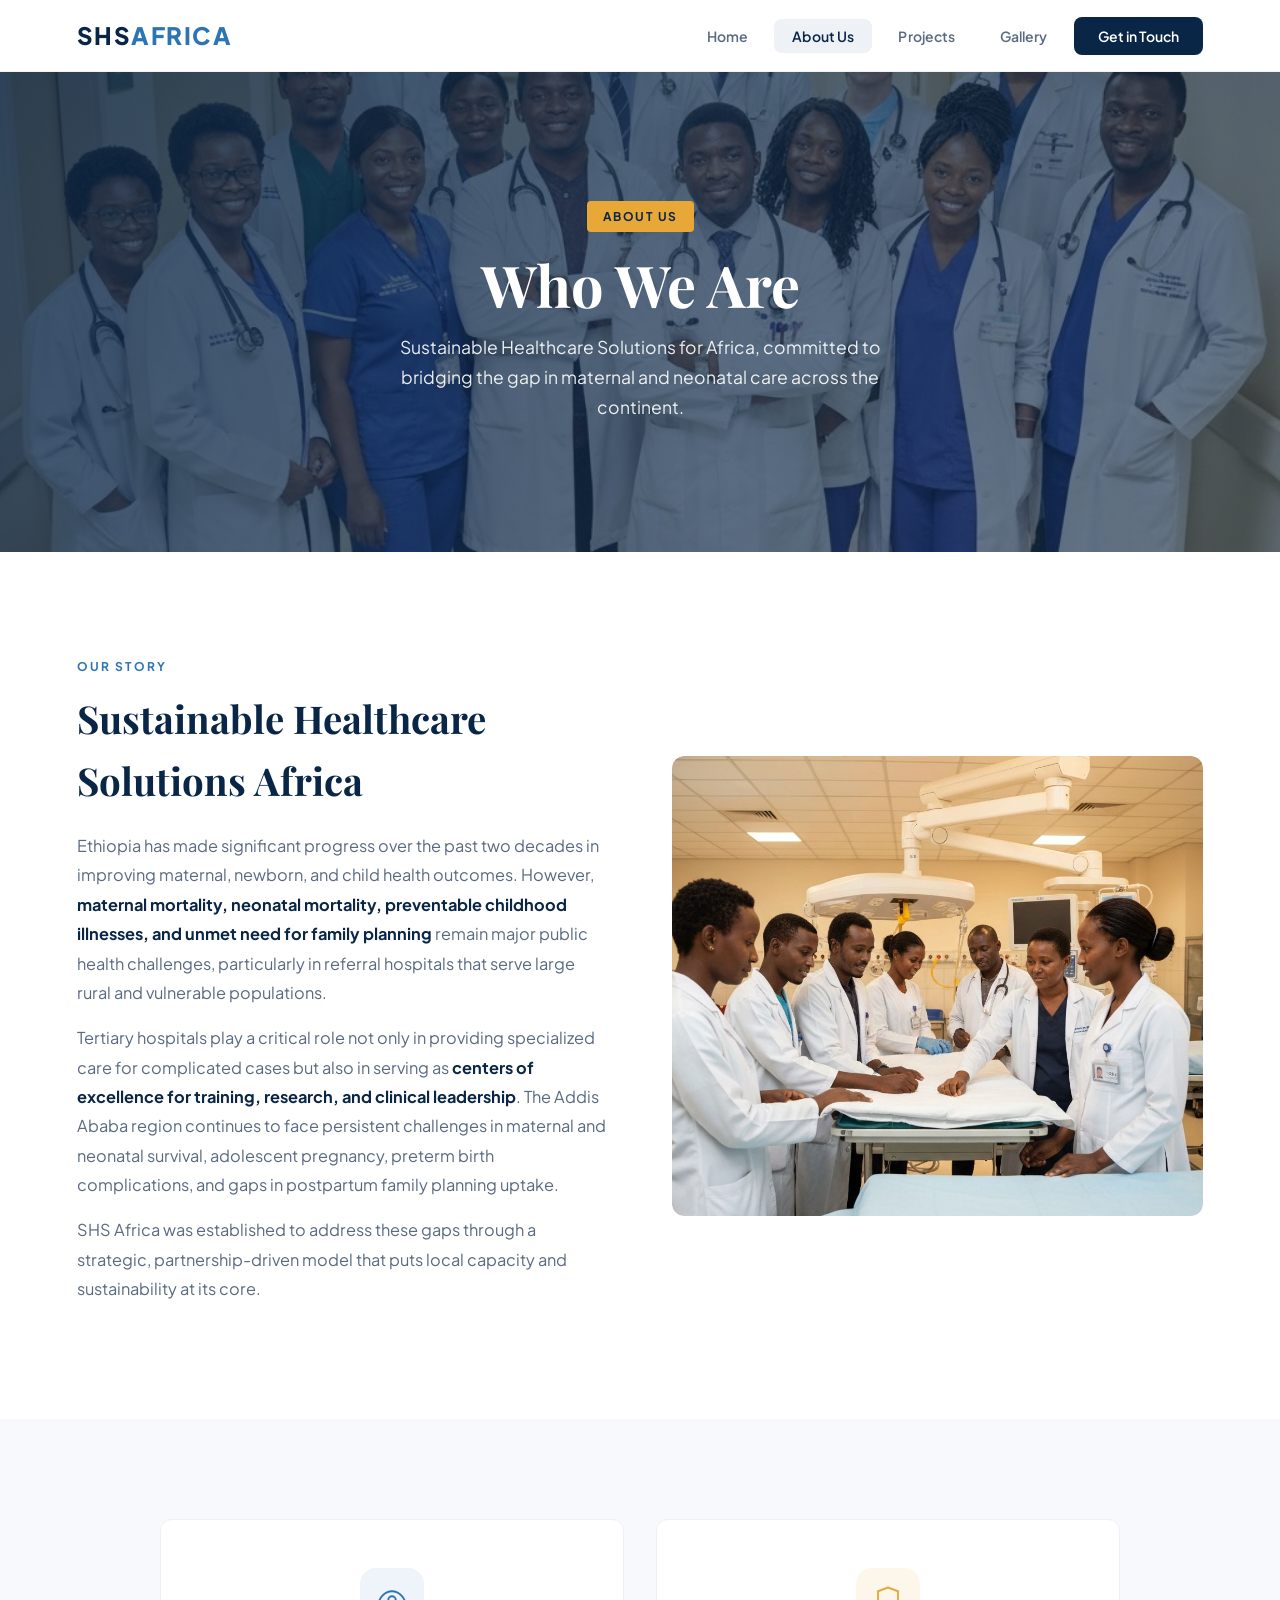
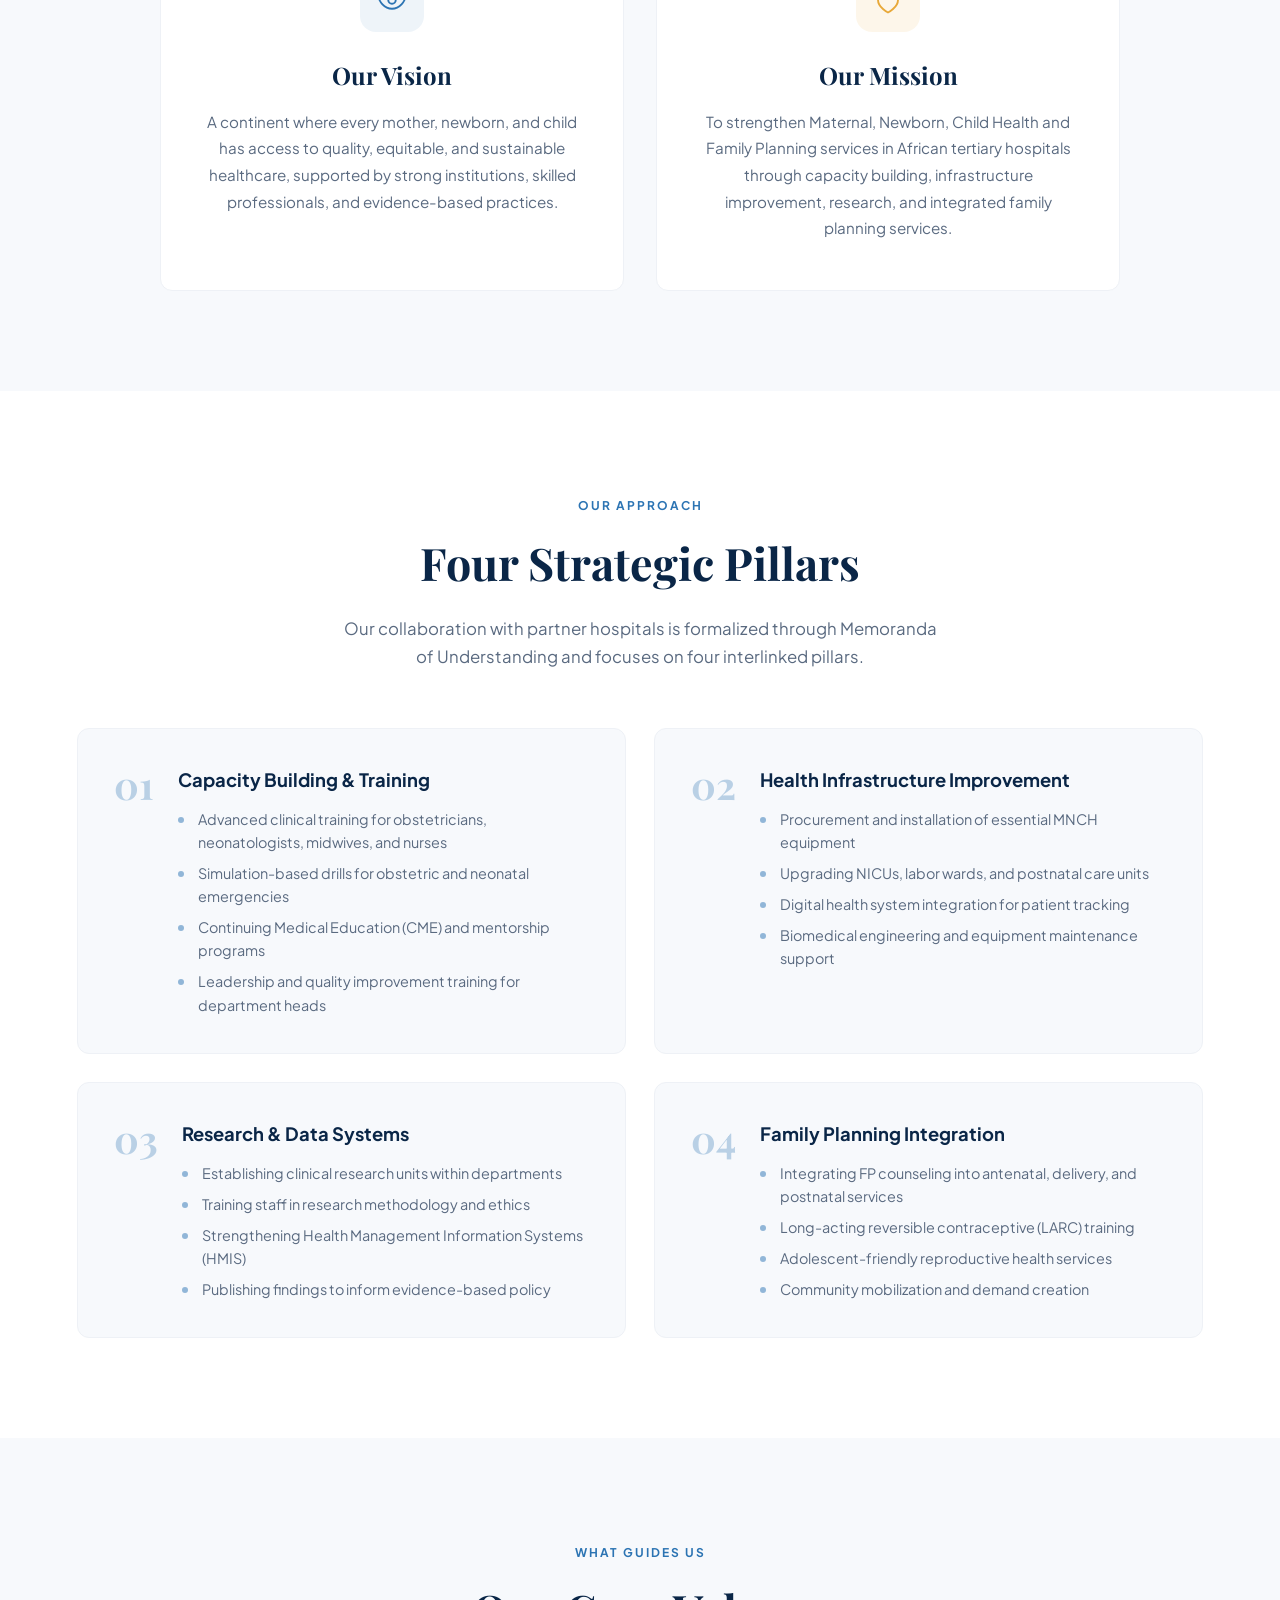
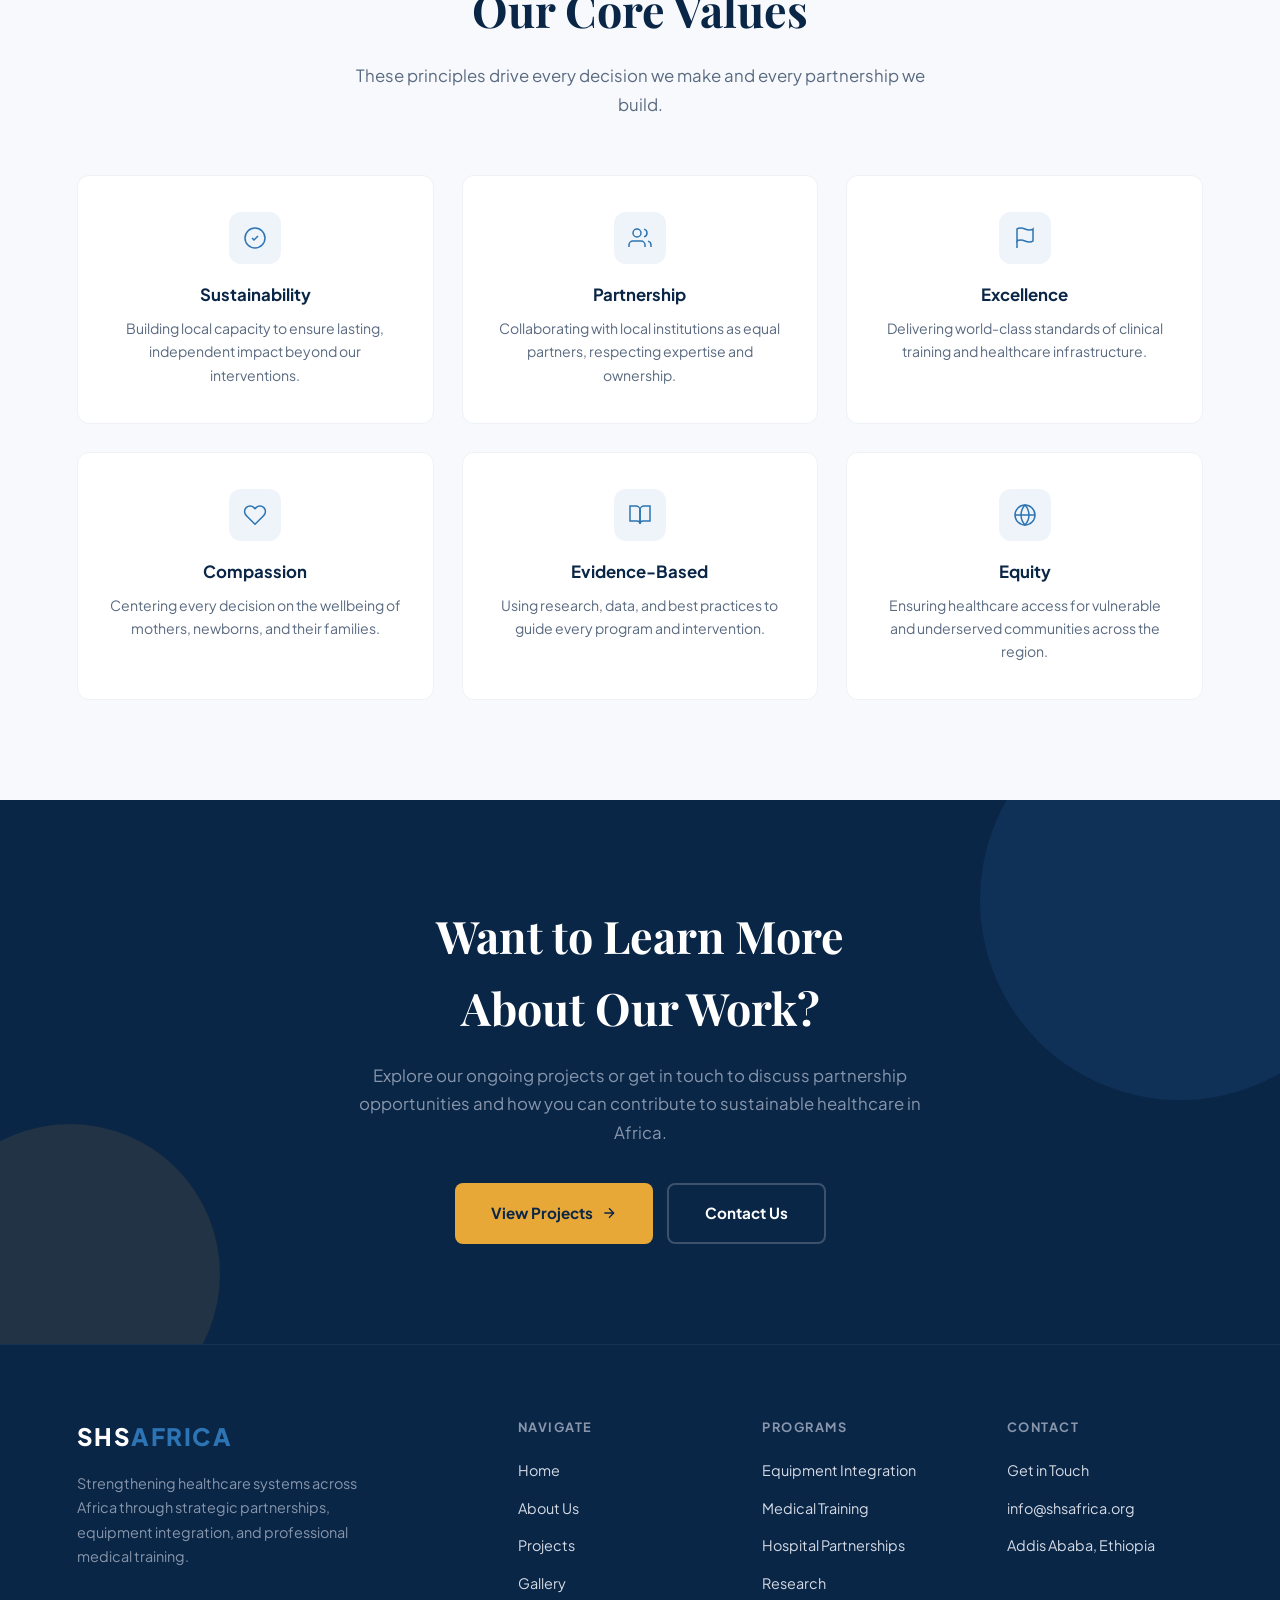
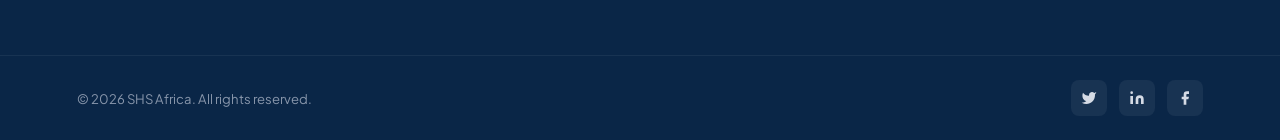
==== commit 1a802808: "design update" ====
--- a/public/about.html
+++ b/public/about.html
@@ -41,7 +41,7 @@
         <div class="about-intro-grid">
             <div class="about-intro-content reveal-left">
                 <span class="section-tag">Our Story</span>
-                <h2>Sustainable Healthcare Solution Africa</h2>
+                <h2>Sustainable Healthcare Solutions Africa</h2>
                 <p>Ethiopia has made significant progress over the past two decades in improving maternal, newborn, and child health outcomes. However, <strong>maternal mortality, neonatal mortality, preventable childhood illnesses, and unmet need for family planning</strong> remain major public health challenges, particularly in referral hospitals that serve large rural and vulnerable populations.</p>
                 <p>Tertiary hospitals play a critical role not only in providing specialized care for complicated cases but also in serving as <strong>centers of excellence for training, research, and clinical leadership</strong>. The Addis Ababa region continues to face persistent challenges in maternal and neonatal survival, adolescent pregnancy, preterm birth complications, and gaps in postpartum family planning uptake.</p>
                 <p>SHS Africa was established to address these gaps through a strategic, partnership-driven model that puts local capacity and sustainability at its core.</p>
